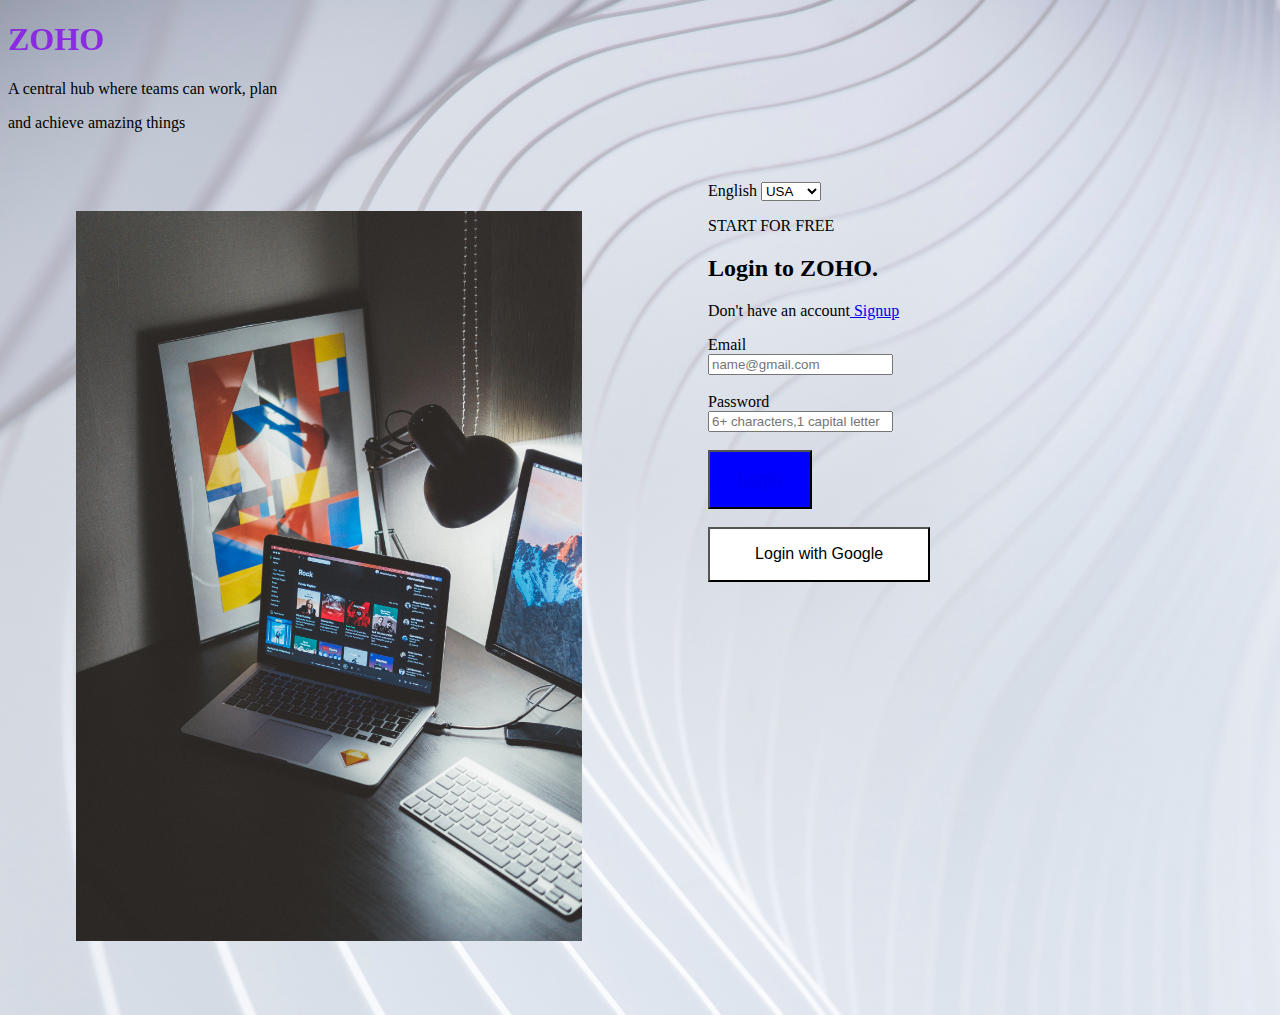
==== login.html @ 1c4fbfc2 "first commit" ====
<!DOCTYPE html>
<html lang="en">
<head>
    <meta charset="UTF-8">
    <meta http-equiv="X-UA-Compatible" content="IE=edge">
    <meta name="viewport" content="width=device-width, initial-scale=1.0">
    <a href="index.html"></a>
    <title>login</title>
    <style>
        #ZOHO{
            color: blueviolet;
        }
        .form{
            margin-left: 700px;
            margin-top: 50px;
        }
        body{
    background-image: url(images/paper.jpg);
    background-size: cover;
}
.image{
float: left;
clear: left;
margin-left: 5px;
margin-bottom: 10px;
padding: 5%;
}
#login{
    background-color: blue;
    color: white;
    text-align: center;
    font-size: large;
    padding: 3% 5%;
}
#button2{
    background-color: white;
    color:black;
    text-align: center;
    font-size: medium;
    padding: 3% 8%;
}
            </style>

</head>
<body>
    <h1 id="ZOHO">ZOHO</h1>
    <p>A central hub where teams can work, plan</p>
    <p>and achieve amazing things</p>
    <img src="/images/profile.jpg" width="40%" height="90%"
alt="technology images"
class="image">
    <!-- <img src="/images/zoho.jpg"width="40%" height="90%"> -->
    <form class="form">
        <label>English</label>
        <select id="select">
        <option>USA</option>
        <option>British</option>
        </select>
        <P>START FOR FREE</P>
        <h2>Login to ZOHO.</h2>
        <p>Don't have an account<a href="index.html"> Signup</a></p>
        <label>Email</label><br/>
        <input type="email" placeholder="name@gmail.com"/>
        <br/>
        <br/>
        <label>Password</label><br/>
        <input type="password" placeholder="6+ characters,1 capital letter"/>
        <br/>
        <br/>
        <button id="login"><a href="table.html">Login</button>
        <br/>
        <br/>
        <button id="button2">Login with Google</button>
    </form>
</body>
</html>
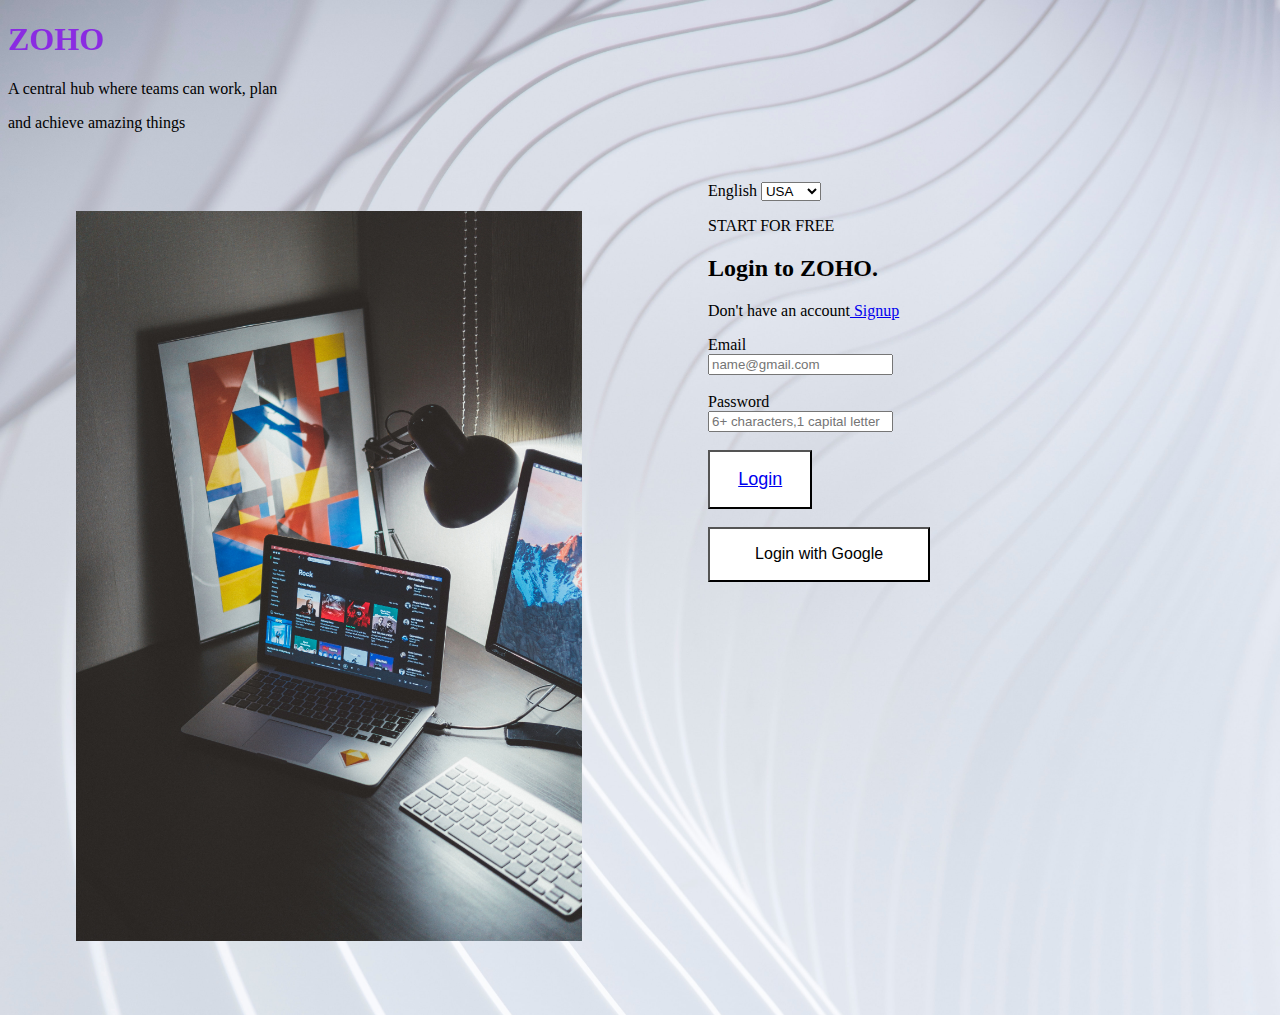
==== commit 8451d649: "secod  commit" ====
--- a/login.html
+++ b/login.html
@@ -14,7 +14,7 @@
             margin-left: 700px;
             margin-top: 50px;
         }
-        body{
+        .body{
     background-image: url(images/paper.jpg);
     background-size: cover;
 }
@@ -26,8 +26,8 @@
 padding: 5%;
 }
 #login{
-    background-color: blue;
-    color: white;
+    background-color: white;
+    color: blue;
     text-align: center;
     font-size: large;
     padding: 3% 5%;
@@ -42,7 +42,7 @@
             </style>
 
 </head>
-<body>
+<body class="body">
     <h1 id="ZOHO">ZOHO</h1>
     <p>A central hub where teams can work, plan</p>
     <p>and achieve amazing things</p>
